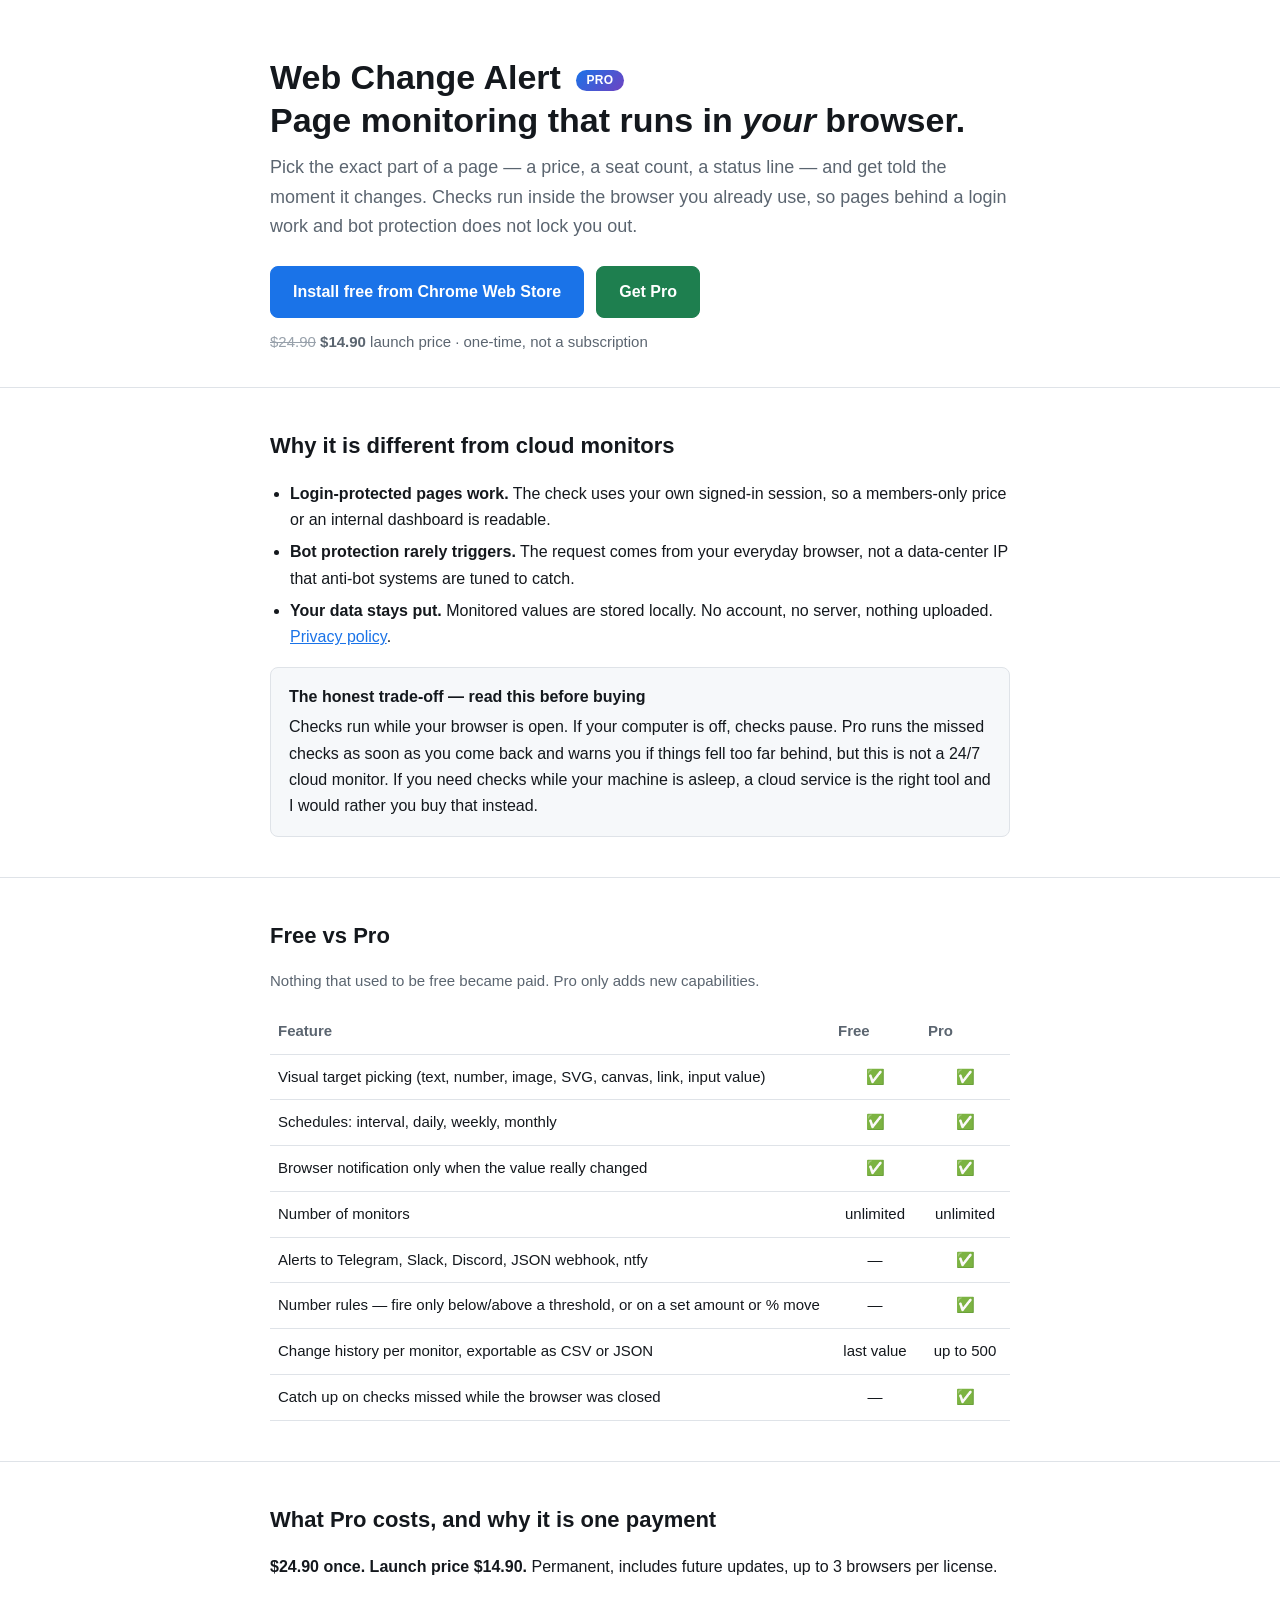
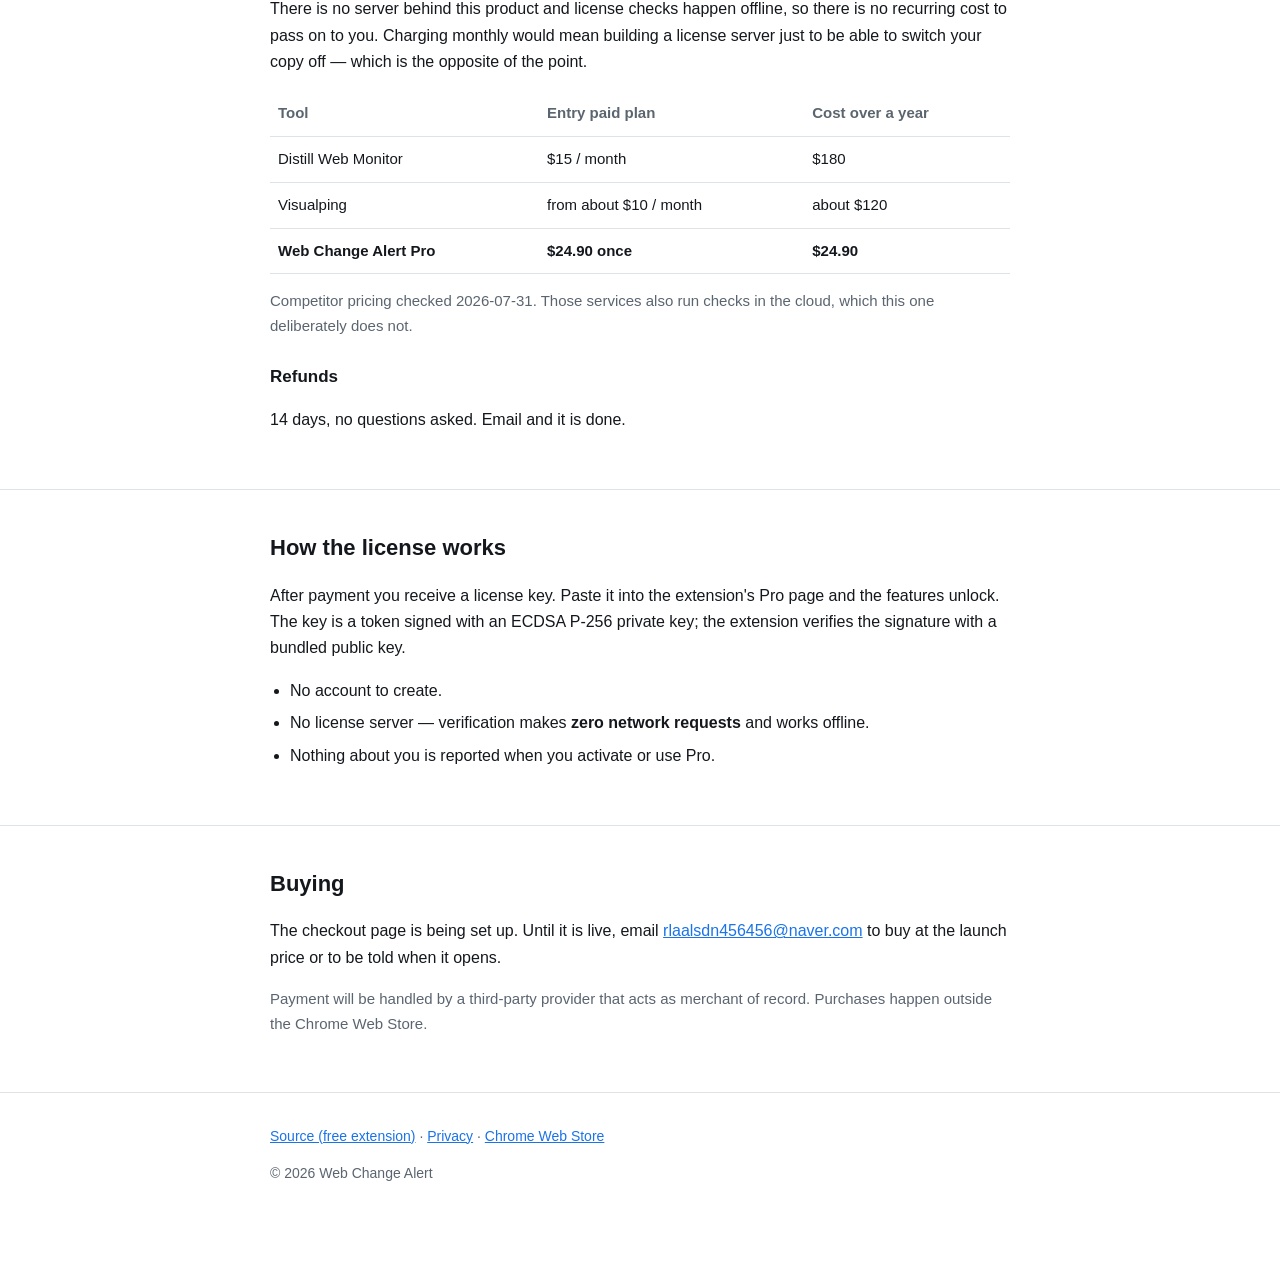
==== docs/index.html @ 925ce284 "docs: add Pro landing page and link it from README The extension's Pro button points at the README s" ====
<!DOCTYPE html>
<html lang="en">
<head>
<meta charset="utf-8" />
<meta name="viewport" content="width=device-width, initial-scale=1" />
<title>Web Change Alert Pro — page monitoring that runs in your own browser</title>
<meta name="description" content="Monitor the exact part of a page you pick. Get alerts on Telegram, Slack, Discord, webhooks, or ntfy. Price threshold rules and change history. $24.9 once, no subscription." />
<link rel="canonical" href="https://minwoo19930301.github.io/web-change-alert/" />
<style>
  :root {
    --ink: #14181d;
    --muted: #5b6570;
    --line: #dfe3e8;
    --accent: #1a73e8;
    --ok: #1e7f4f;
    --bg: #ffffff;
    --soft: #f6f8fa;
  }
  * { box-sizing: border-box; }
  body {
    margin: 0;
    color: var(--ink);
    background: var(--bg);
    font: 16px/1.65 -apple-system, BlinkMacSystemFont, "Segoe UI", Roboto, "Apple SD Gothic Neo", "Noto Sans KR", sans-serif;
  }
  a { color: var(--accent); }
  .wrap { max-width: 780px; margin: 0 auto; padding: 0 20px; }
  header { padding: 56px 0 32px; border-bottom: 1px solid var(--line); }
  h1 { font-size: 34px; line-height: 1.25; margin: 0 0 12px; }
  .badge {
    display: inline-block; padding: 3px 10px; border-radius: 999px; font-size: 12px;
    font-weight: 700; letter-spacing: .4px; color: #fff;
    background: linear-gradient(135deg, #1a73e8, #6f42c1); vertical-align: middle; margin-left: 6px;
  }
  .lede { font-size: 18px; color: var(--muted); margin: 0 0 24px; }
  .cta { display: flex; flex-wrap: wrap; gap: 12px; align-items: center; }
  .btn {
    display: inline-block; padding: 12px 22px; border-radius: 8px; text-decoration: none;
    font-weight: 600; border: 1px solid var(--line); color: var(--ink); background: #fff;
  }
  .btn.buy { background: var(--ok); border-color: var(--ok); color: #fff; }
  .btn.free { background: var(--accent); border-color: var(--accent); color: #fff; }
  .price { font-size: 15px; color: var(--muted); }
  .price s { color: #98a1ab; }
  section { padding: 40px 0; border-bottom: 1px solid var(--line); }
  h2 { font-size: 22px; margin: 0 0 14px; }
  h3 { font-size: 17px; margin: 24px 0 6px; }
  table { width: 100%; border-collapse: collapse; margin-top: 12px; font-size: 15px; }
  th, td { text-align: left; padding: 10px 8px; border-bottom: 1px solid var(--line); vertical-align: top; }
  th { color: var(--muted); font-weight: 600; }
  td.mark { text-align: center; width: 90px; }
  ul { padding-left: 20px; }
  li { margin: 6px 0; }
  .note { background: var(--soft); border: 1px solid var(--line); border-radius: 8px; padding: 16px 18px; }
  .note strong { display: block; margin-bottom: 4px; }
  footer { padding: 32px 0 64px; color: var(--muted); font-size: 14px; }
  code { background: var(--soft); padding: 2px 5px; border-radius: 4px; font-size: 90%; }
  a:focus-visible, .btn:focus-visible { outline: 3px solid var(--accent); outline-offset: 2px; }
  @media (prefers-color-scheme: dark) {
    :root { --ink: #e7ebf0; --muted: #9aa4b0; --line: #333a42; --bg: #15181c; --soft: #1d2126; }
    .btn { background: #22272d; }
  }
</style>
</head>
<body>

<header>
  <div class="wrap">
    <h1>Web Change Alert <span class="badge">PRO</span><br />Page monitoring that runs in <em>your</em> browser.</h1>
    <p class="lede">
      Pick the exact part of a page — a price, a seat count, a status line — and get told the moment
      it changes. Checks run inside the browser you already use, so pages behind a login work and
      bot protection does not lock you out.
    </p>
    <div class="cta">
      <a class="btn free" href="https://chromewebstore.google.com/detail/jcfhchhliffpofclnhhjjdjakinpmfmc">Install free from Chrome Web Store</a>
      <!-- 결제 상품이 만들어지면 href 를 체크아웃 URL 로 바꾸세요. 확장 재배포는 필요 없습니다. -->
      <a class="btn buy" id="buy" href="#buy-status">Get Pro</a>
      <span class="price"><s>$24.90</s> <strong>$14.90</strong> launch price · one-time, not a subscription</span>
    </div>
  </div>
</header>

<section>
  <div class="wrap">
    <h2>Why it is different from cloud monitors</h2>
    <ul>
      <li><strong>Login-protected pages work.</strong> The check uses your own signed-in session, so a
        members-only price or an internal dashboard is readable.</li>
      <li><strong>Bot protection rarely triggers.</strong> The request comes from your everyday browser,
        not a data-center IP that anti-bot systems are tuned to catch.</li>
      <li><strong>Your data stays put.</strong> Monitored values are stored locally. No account, no
        server, nothing uploaded. <a href="https://github.com/minwoo19930301/web-change-alert/blob/main/PRIVACY.md">Privacy policy</a>.</li>
    </ul>

    <div class="note">
      <strong>The honest trade-off — read this before buying</strong>
      Checks run while your browser is open. If your computer is off, checks pause. Pro runs the
      missed checks as soon as you come back and warns you if things fell too far behind, but this is
      not a 24/7 cloud monitor. If you need checks while your machine is asleep, a cloud service is
      the right tool and I would rather you buy that instead.
    </div>
  </div>
</section>

<section>
  <div class="wrap">
    <h2>Free vs Pro</h2>
    <p class="price">Nothing that used to be free became paid. Pro only adds new capabilities.</p>
    <table>
      <thead>
        <tr><th>Feature</th><th class="mark">Free</th><th class="mark">Pro</th></tr>
      </thead>
      <tbody>
        <tr><td>Visual target picking (text, number, image, SVG, canvas, link, input value)</td><td class="mark">✅</td><td class="mark">✅</td></tr>
        <tr><td>Schedules: interval, daily, weekly, monthly</td><td class="mark">✅</td><td class="mark">✅</td></tr>
        <tr><td>Browser notification only when the value really changed</td><td class="mark">✅</td><td class="mark">✅</td></tr>
        <tr><td>Number of monitors</td><td class="mark">unlimited</td><td class="mark">unlimited</td></tr>
        <tr><td>Alerts to Telegram, Slack, Discord, JSON webhook, ntfy</td><td class="mark">—</td><td class="mark">✅</td></tr>
        <tr><td>Number rules — fire only below/above a threshold, or on a set amount or % move</td><td class="mark">—</td><td class="mark">✅</td></tr>
        <tr><td>Change history per monitor, exportable as CSV or JSON</td><td class="mark">last value</td><td class="mark">up to 500</td></tr>
        <tr><td>Catch up on checks missed while the browser was closed</td><td class="mark">—</td><td class="mark">✅</td></tr>
      </tbody>
    </table>
  </div>
</section>

<section>
  <div class="wrap">
    <h2>What Pro costs, and why it is one payment</h2>
    <p>
      <strong>$24.90 once. Launch price $14.90.</strong> Permanent, includes future updates, up to 3
      browsers per license.
    </p>
    <p>
      There is no server behind this product and license checks happen offline, so there is no
      recurring cost to pass on to you. Charging monthly would mean building a license server just to
      be able to switch your copy off — which is the opposite of the point.
    </p>
    <table>
      <thead><tr><th>Tool</th><th>Entry paid plan</th><th>Cost over a year</th></tr></thead>
      <tbody>
        <tr><td>Distill Web Monitor</td><td>$15 / month</td><td>$180</td></tr>
        <tr><td>Visualping</td><td>from about $10 / month</td><td>about $120</td></tr>
        <tr><td><strong>Web Change Alert Pro</strong></td><td><strong>$24.90 once</strong></td><td><strong>$24.90</strong></td></tr>
      </tbody>
    </table>
    <p class="price">Competitor pricing checked 2026-07-31. Those services also run checks in the cloud, which this one deliberately does not.</p>

    <h3>Refunds</h3>
    <p>14 days, no questions asked. Email and it is done.</p>
  </div>
</section>

<section>
  <div class="wrap">
    <h2>How the license works</h2>
    <p>
      After payment you receive a license key. Paste it into the extension's Pro page and the
      features unlock. The key is a token signed with an ECDSA P-256 private key; the extension
      verifies the signature with a bundled public key.
    </p>
    <ul>
      <li>No account to create.</li>
      <li>No license server — verification makes <strong>zero network requests</strong> and works offline.</li>
      <li>Nothing about you is reported when you activate or use Pro.</li>
    </ul>
  </div>
</section>

<section id="buy-status">
  <div class="wrap">
    <h2>Buying</h2>
    <p>
      The checkout page is being set up. Until it is live, email
      <a href="mailto:rlaalsdn456456@naver.com?subject=Web%20Change%20Alert%20Pro">rlaalsdn456456@naver.com</a>
      to buy at the launch price or to be told when it opens.
    </p>
    <p class="price">
      Payment will be handled by a third-party provider that acts as merchant of record. Purchases
      happen outside the Chrome Web Store.
    </p>
  </div>
</section>

<footer>
  <div class="wrap">
    <a href="https://github.com/minwoo19930301/web-change-alert">Source (free extension)</a> ·
    <a href="https://github.com/minwoo19930301/web-change-alert/blob/main/PRIVACY.md">Privacy</a> ·
    <a href="https://chromewebstore.google.com/detail/jcfhchhliffpofclnhhjjdjakinpmfmc">Chrome Web Store</a>
    <p>© 2026 Web Change Alert</p>
  </div>
</footer>

</body>
</html>
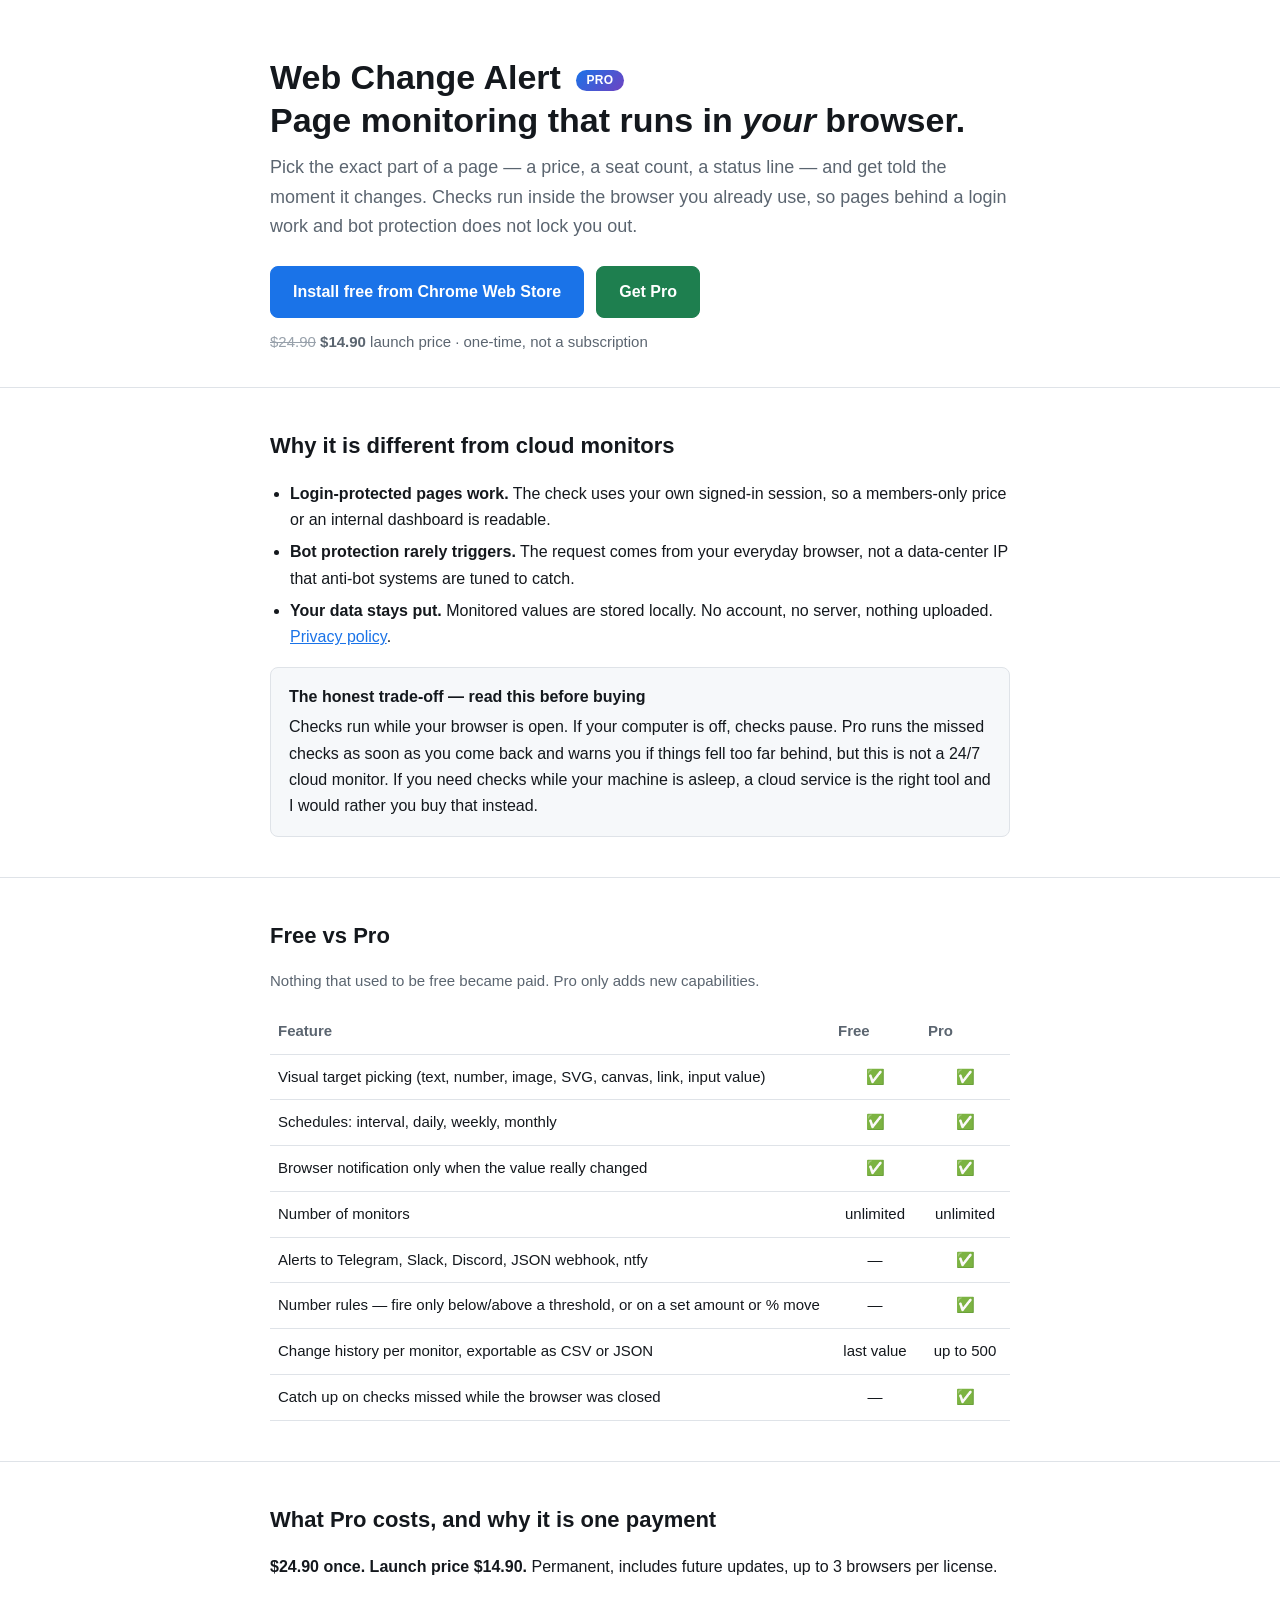
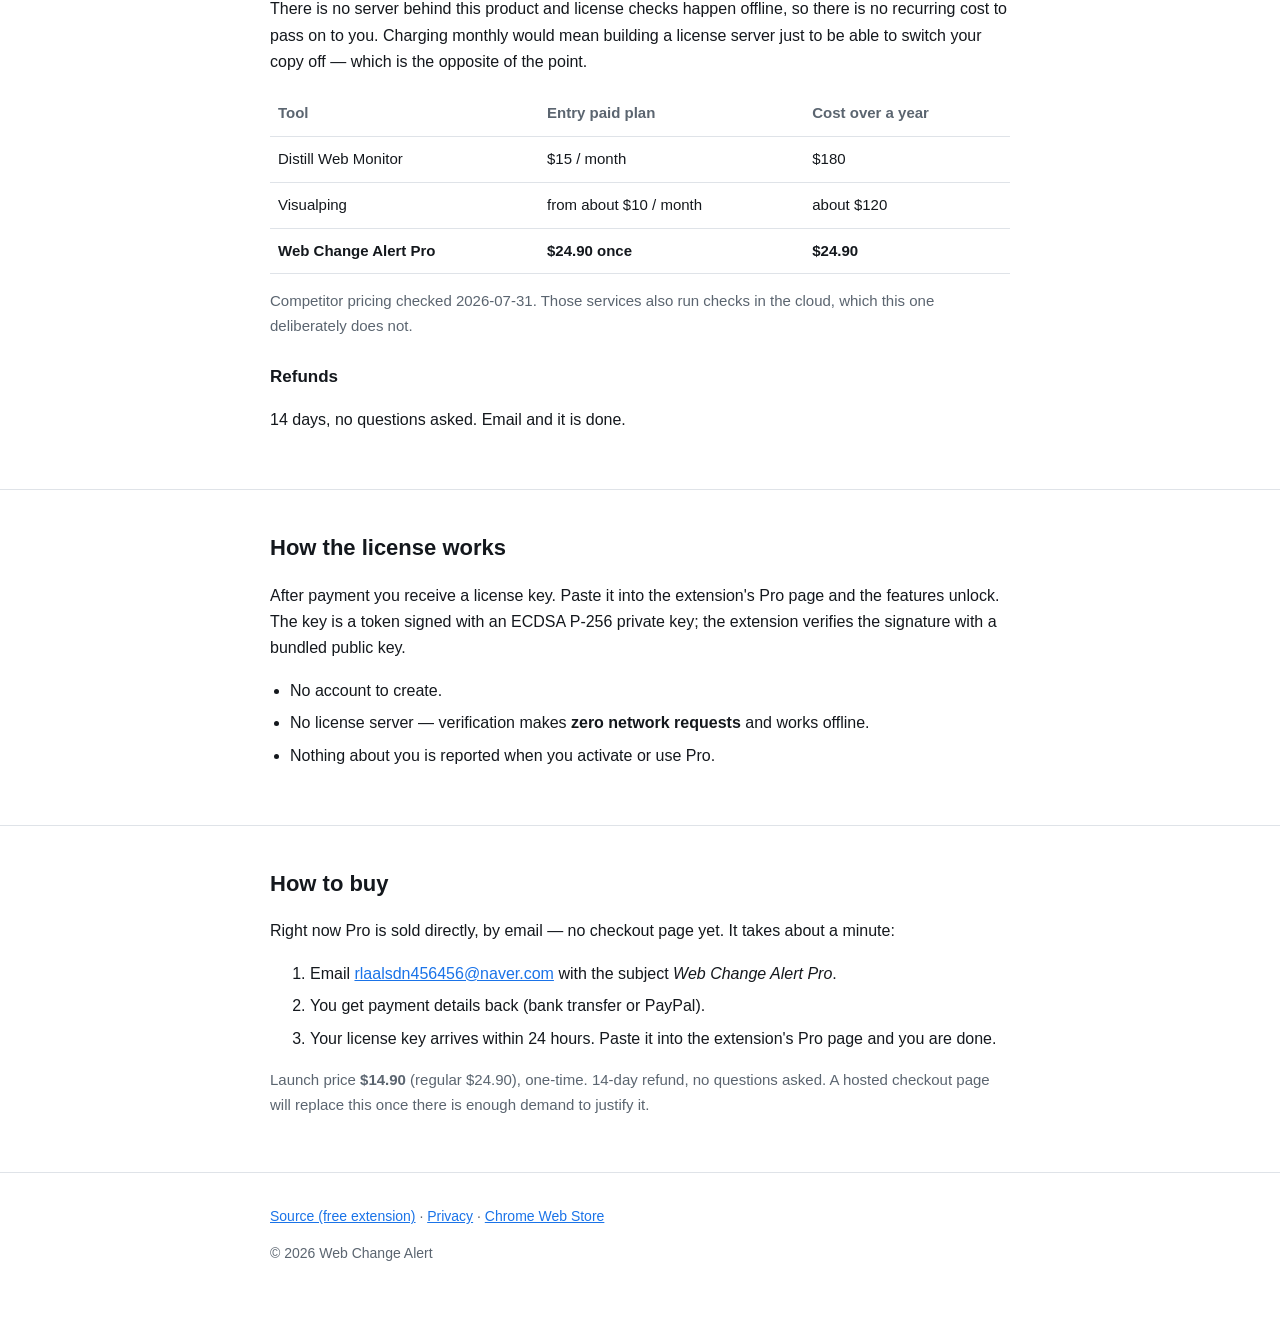
==== commit 1c974ca0: "docs: sell Pro directly by email for now instead of a checkout platform At 299 users, a realistic fi" ====
--- a/docs/index.html
+++ b/docs/index.html
@@ -170,15 +170,19 @@
 
 <section id="buy-status">
   <div class="wrap">
-    <h2>Buying</h2>
-    <p>
-      The checkout page is being set up. Until it is live, email
-      <a href="mailto:rlaalsdn456456@naver.com?subject=Web%20Change%20Alert%20Pro">rlaalsdn456456@naver.com</a>
-      to buy at the launch price or to be told when it opens.
-    </p>
+    <h2>How to buy</h2>
+    <p>
+      Right now Pro is sold directly, by email — no checkout page yet. It takes about a minute:
+    </p>
+    <ol>
+      <li>Email <a href="mailto:rlaalsdn456456@naver.com?subject=Web%20Change%20Alert%20Pro">rlaalsdn456456@naver.com</a>
+        with the subject <em>Web Change Alert Pro</em>.</li>
+      <li>You get payment details back (bank transfer or PayPal).</li>
+      <li>Your license key arrives within 24 hours. Paste it into the extension's Pro page and you are done.</li>
+    </ol>
     <p class="price">
-      Payment will be handled by a third-party provider that acts as merchant of record. Purchases
-      happen outside the Chrome Web Store.
+      Launch price <strong>$14.90</strong> (regular $24.90), one-time. 14-day refund, no questions asked.
+      A hosted checkout page will replace this once there is enough demand to justify it.
     </p>
   </div>
 </section>
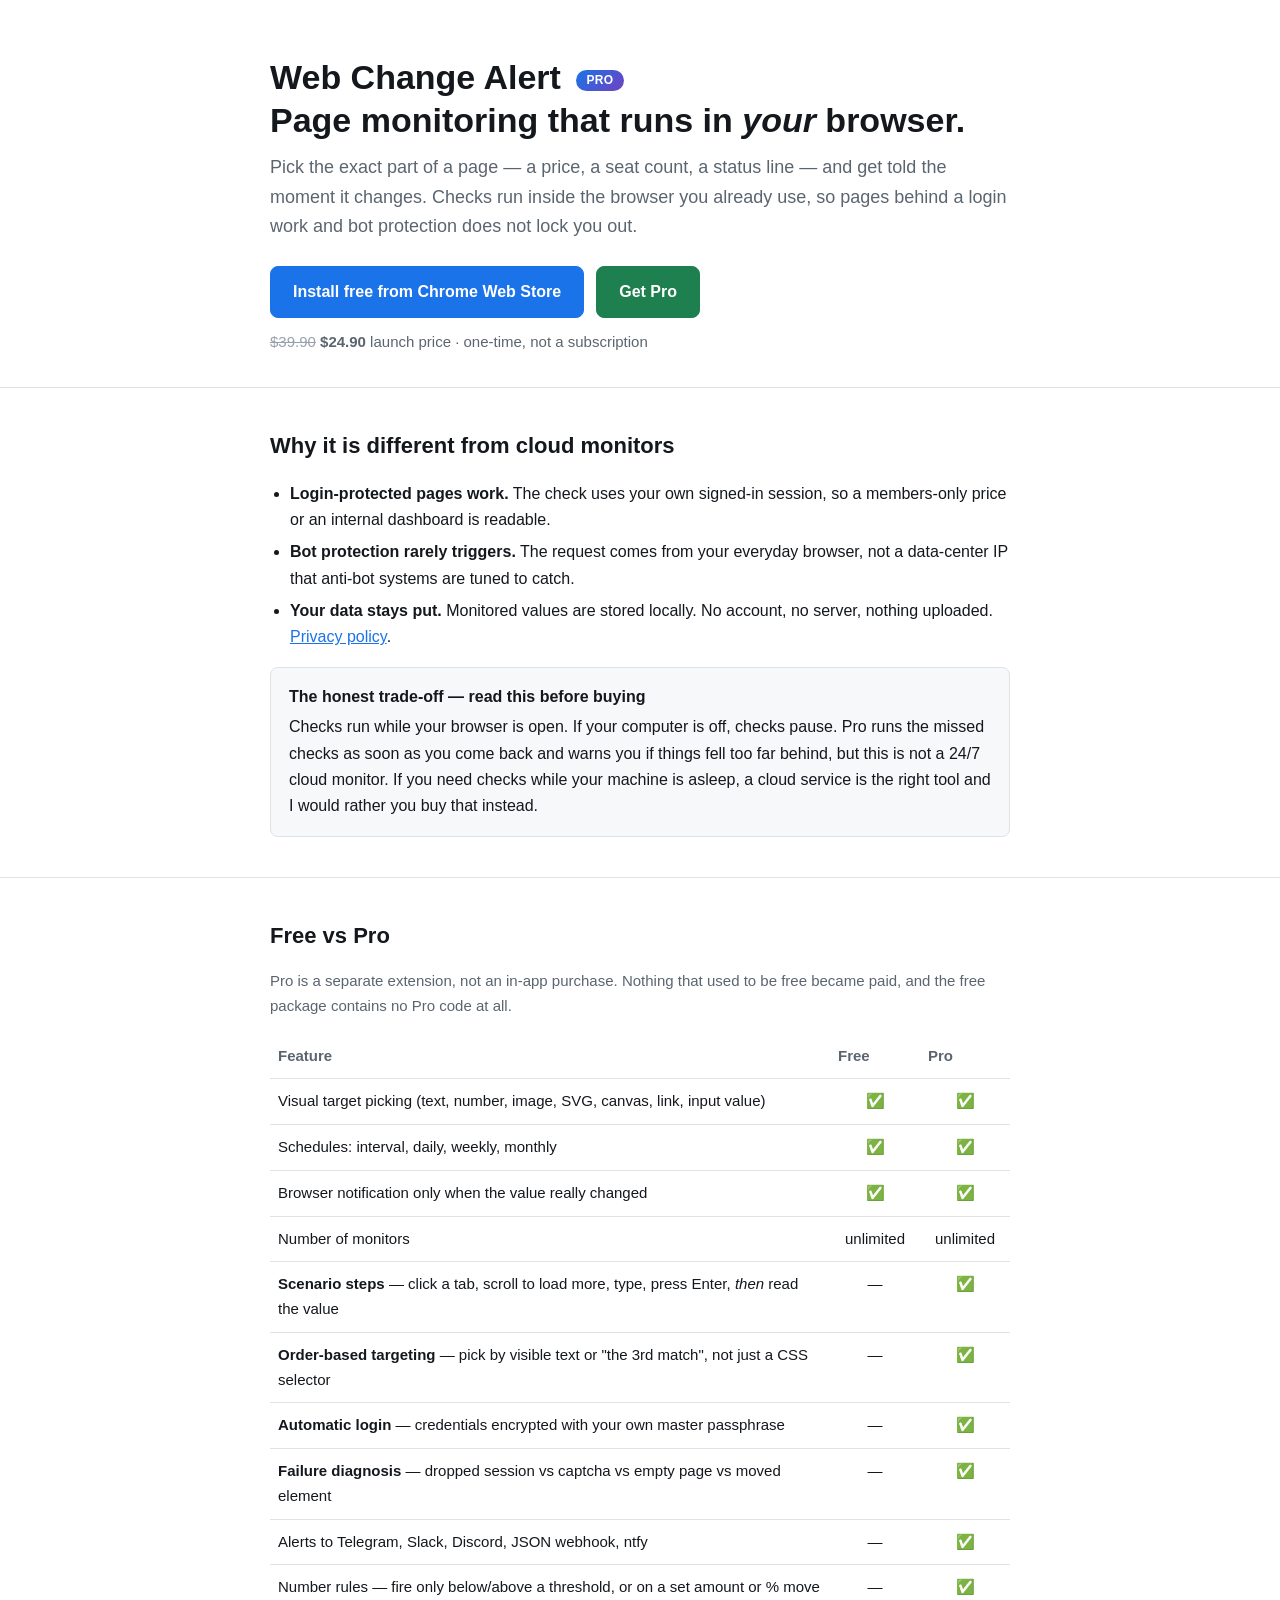
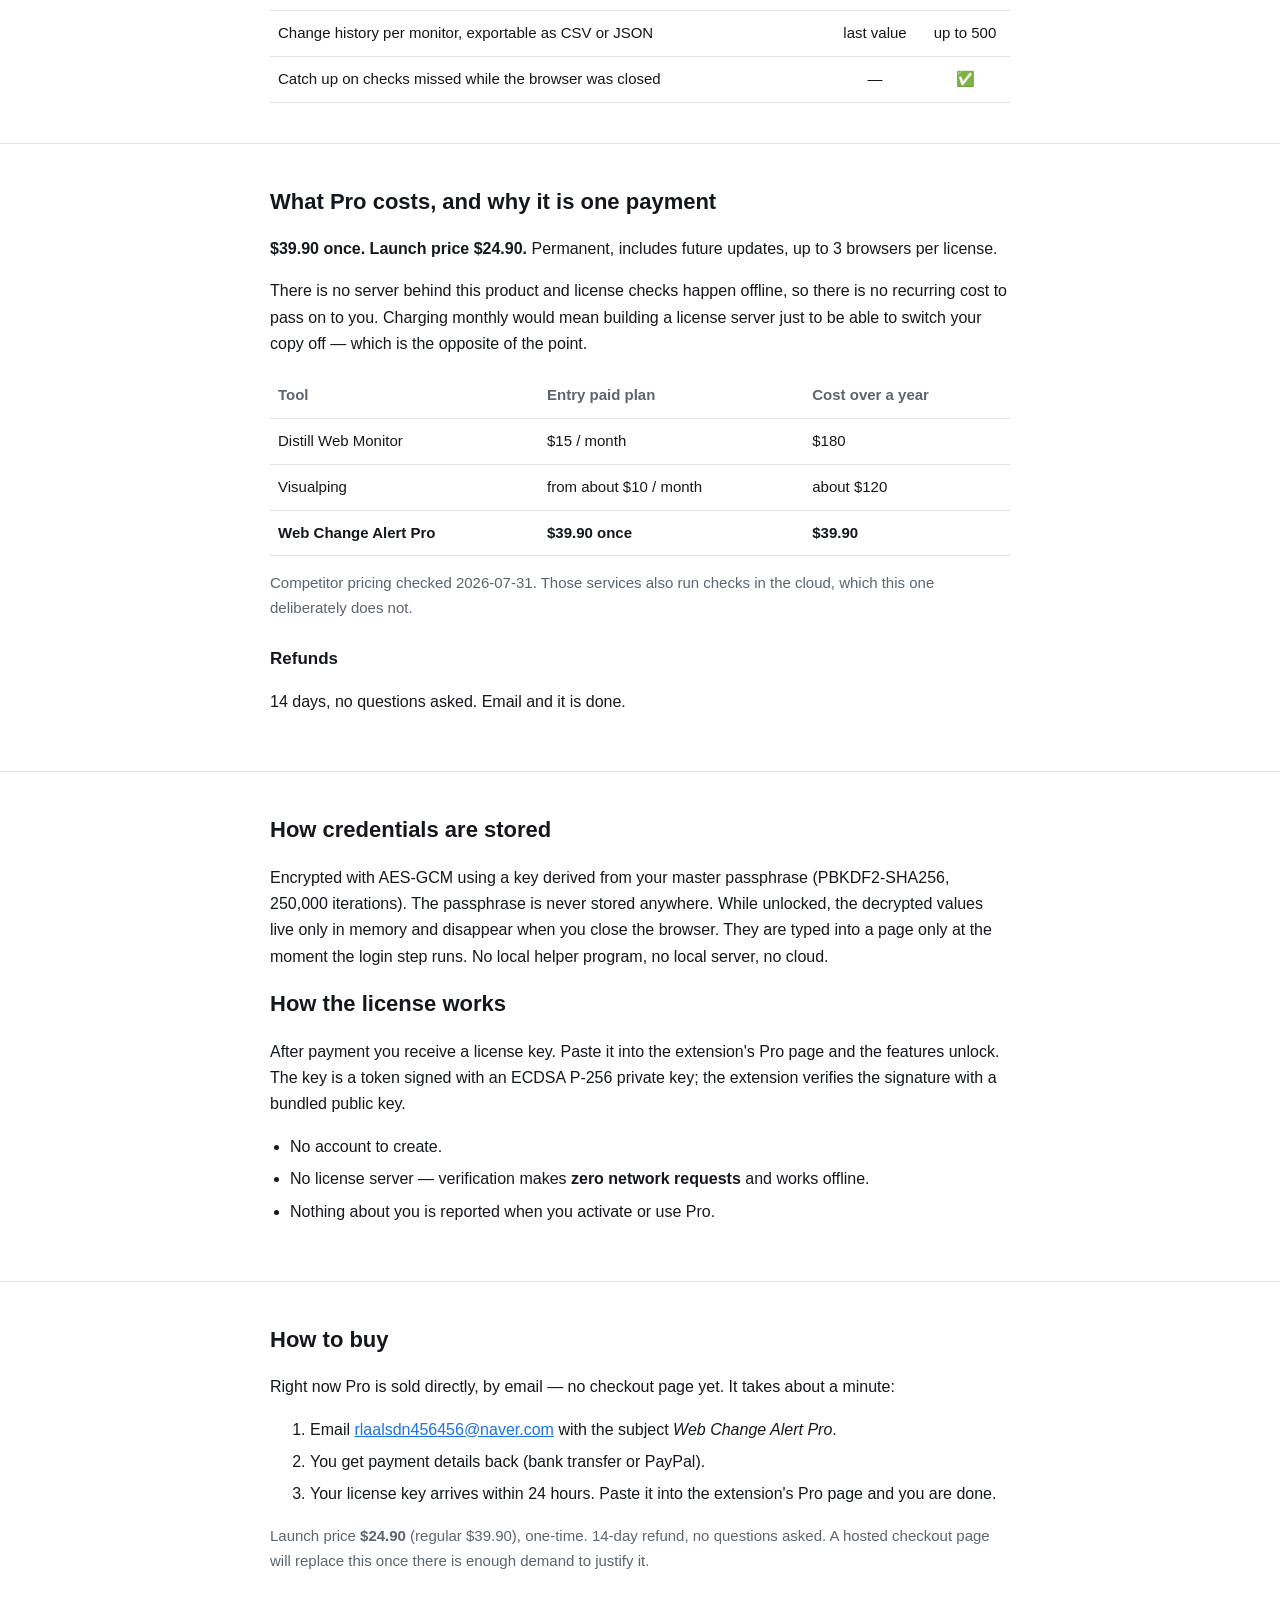
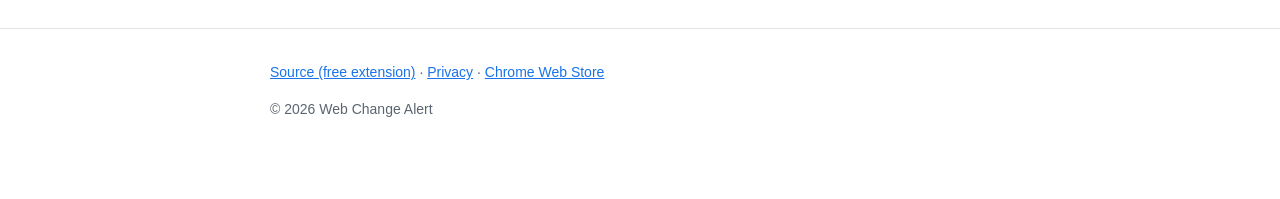
==== commit dec8cdb9: "docs: Pro is a separate extension now, with scenario steps and auto login Pro ships as its own store" ====
--- a/docs/index.html
+++ b/docs/index.html
@@ -76,7 +76,7 @@
       <a class="btn free" href="https://chromewebstore.google.com/detail/jcfhchhliffpofclnhhjjdjakinpmfmc">Install free from Chrome Web Store</a>
       <!-- 결제 상품이 만들어지면 href 를 체크아웃 URL 로 바꾸세요. 확장 재배포는 필요 없습니다. -->
       <a class="btn buy" id="buy" href="#buy-status">Get Pro</a>
-      <span class="price"><s>$24.90</s> <strong>$14.90</strong> launch price · one-time, not a subscription</span>
+      <span class="price"><s>$39.90</s> <strong>$24.90</strong> launch price · one-time, not a subscription</span>
     </div>
   </div>
 </header>
@@ -106,7 +106,7 @@
 <section>
   <div class="wrap">
     <h2>Free vs Pro</h2>
-    <p class="price">Nothing that used to be free became paid. Pro only adds new capabilities.</p>
+    <p class="price">Pro is a separate extension, not an in-app purchase. Nothing that used to be free became paid, and the free package contains no Pro code at all.</p>
     <table>
       <thead>
         <tr><th>Feature</th><th class="mark">Free</th><th class="mark">Pro</th></tr>
@@ -116,6 +116,10 @@
         <tr><td>Schedules: interval, daily, weekly, monthly</td><td class="mark">✅</td><td class="mark">✅</td></tr>
         <tr><td>Browser notification only when the value really changed</td><td class="mark">✅</td><td class="mark">✅</td></tr>
         <tr><td>Number of monitors</td><td class="mark">unlimited</td><td class="mark">unlimited</td></tr>
+        <tr><td><strong>Scenario steps</strong> — click a tab, scroll to load more, type, press Enter, <em>then</em> read the value</td><td class="mark">—</td><td class="mark">✅</td></tr>
+        <tr><td><strong>Order-based targeting</strong> — pick by visible text or "the 3rd match", not just a CSS selector</td><td class="mark">—</td><td class="mark">✅</td></tr>
+        <tr><td><strong>Automatic login</strong> — credentials encrypted with your own master passphrase</td><td class="mark">—</td><td class="mark">✅</td></tr>
+        <tr><td><strong>Failure diagnosis</strong> — dropped session vs captcha vs empty page vs moved element</td><td class="mark">—</td><td class="mark">✅</td></tr>
         <tr><td>Alerts to Telegram, Slack, Discord, JSON webhook, ntfy</td><td class="mark">—</td><td class="mark">✅</td></tr>
         <tr><td>Number rules — fire only below/above a threshold, or on a set amount or % move</td><td class="mark">—</td><td class="mark">✅</td></tr>
         <tr><td>Change history per monitor, exportable as CSV or JSON</td><td class="mark">last value</td><td class="mark">up to 500</td></tr>
@@ -129,7 +133,7 @@
   <div class="wrap">
     <h2>What Pro costs, and why it is one payment</h2>
     <p>
-      <strong>$24.90 once. Launch price $14.90.</strong> Permanent, includes future updates, up to 3
+      <strong>$39.90 once. Launch price $24.90.</strong> Permanent, includes future updates, up to 3
       browsers per license.
     </p>
     <p>
@@ -142,7 +146,7 @@
       <tbody>
         <tr><td>Distill Web Monitor</td><td>$15 / month</td><td>$180</td></tr>
         <tr><td>Visualping</td><td>from about $10 / month</td><td>about $120</td></tr>
-        <tr><td><strong>Web Change Alert Pro</strong></td><td><strong>$24.90 once</strong></td><td><strong>$24.90</strong></td></tr>
+        <tr><td><strong>Web Change Alert Pro</strong></td><td><strong>$39.90 once</strong></td><td><strong>$39.90</strong></td></tr>
       </tbody>
     </table>
     <p class="price">Competitor pricing checked 2026-07-31. Those services also run checks in the cloud, which this one deliberately does not.</p>
@@ -154,6 +158,14 @@
 
 <section>
   <div class="wrap">
+    <h2>How credentials are stored</h2>
+    <p>
+      Encrypted with AES-GCM using a key derived from your master passphrase (PBKDF2-SHA256,
+      250,000 iterations). The passphrase is never stored anywhere. While unlocked, the decrypted
+      values live only in memory and disappear when you close the browser. They are typed into a page
+      only at the moment the login step runs. No local helper program, no local server, no cloud.
+    </p>
+
     <h2>How the license works</h2>
     <p>
       After payment you receive a license key. Paste it into the extension's Pro page and the
@@ -181,7 +193,7 @@
       <li>Your license key arrives within 24 hours. Paste it into the extension's Pro page and you are done.</li>
     </ol>
     <p class="price">
-      Launch price <strong>$14.90</strong> (regular $24.90), one-time. 14-day refund, no questions asked.
+      Launch price <strong>$24.90</strong> (regular $39.90), one-time. 14-day refund, no questions asked.
       A hosted checkout page will replace this once there is enough demand to justify it.
     </p>
   </div>
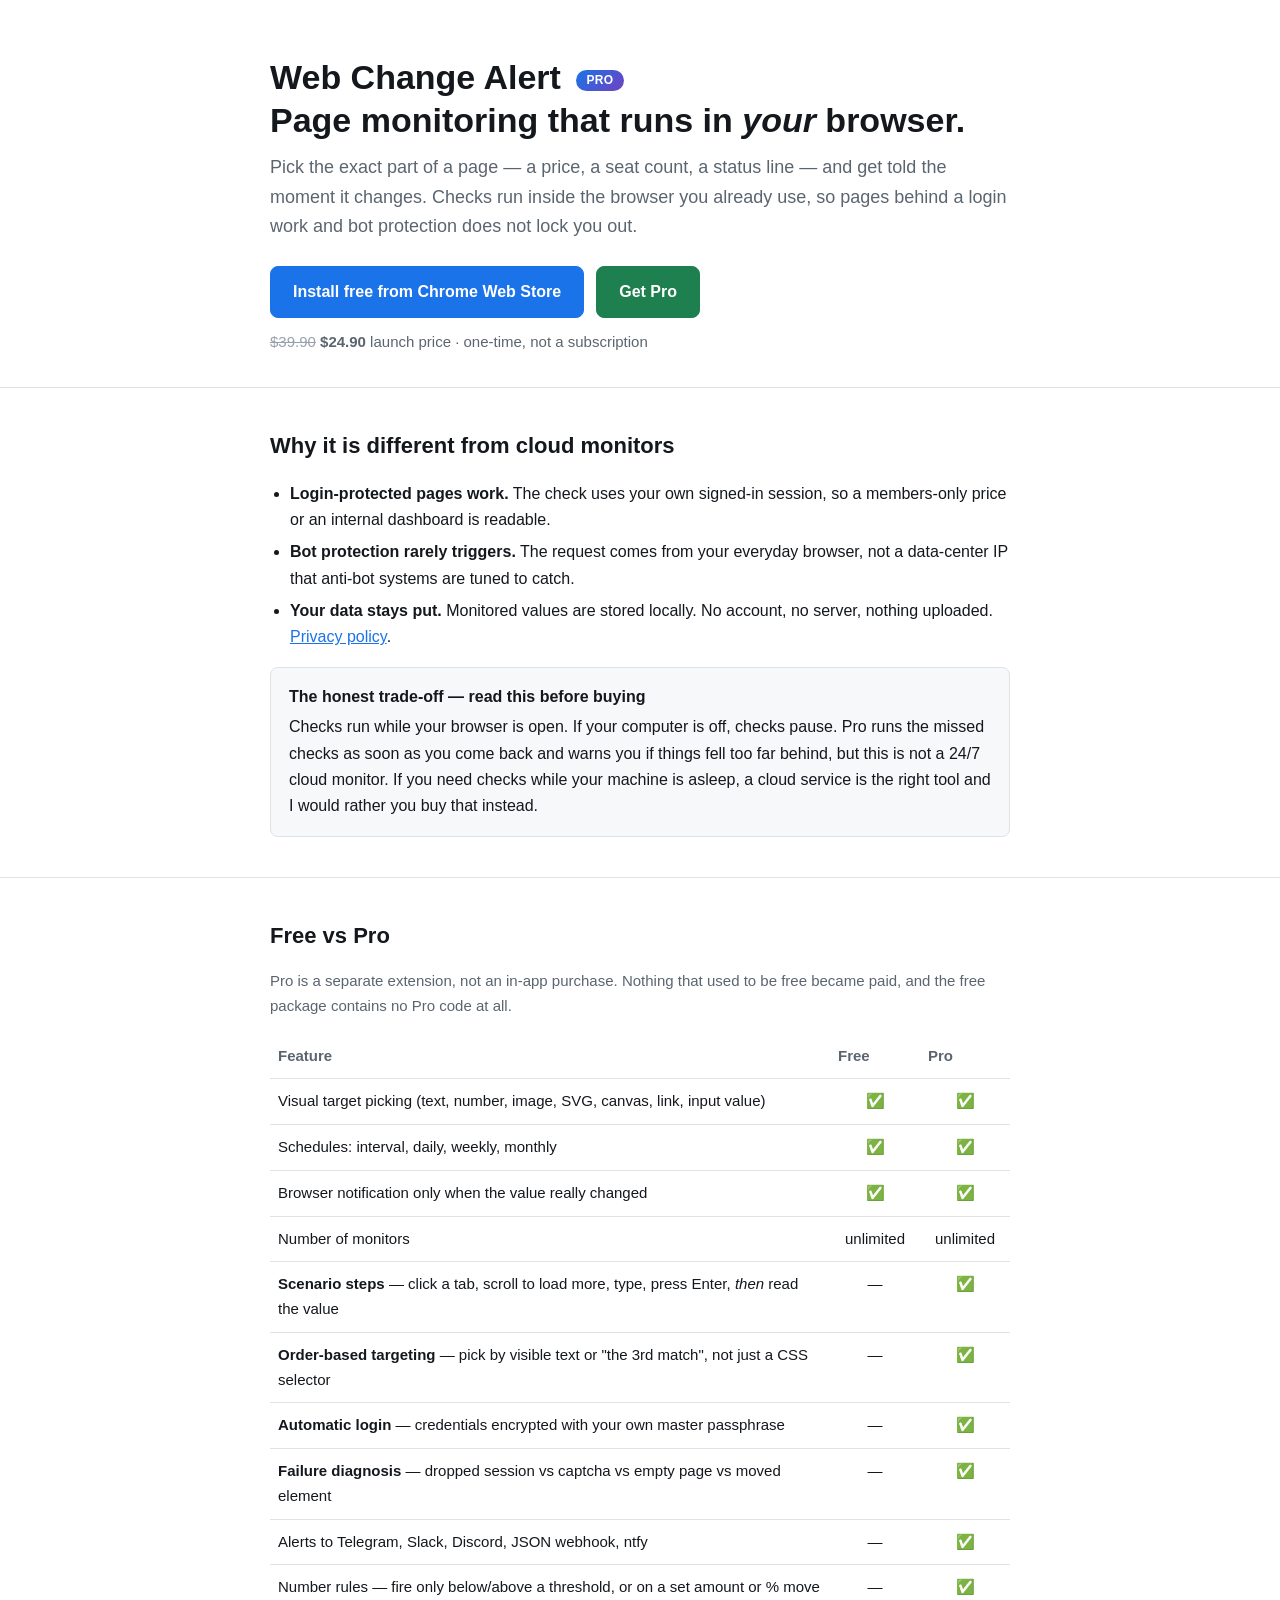
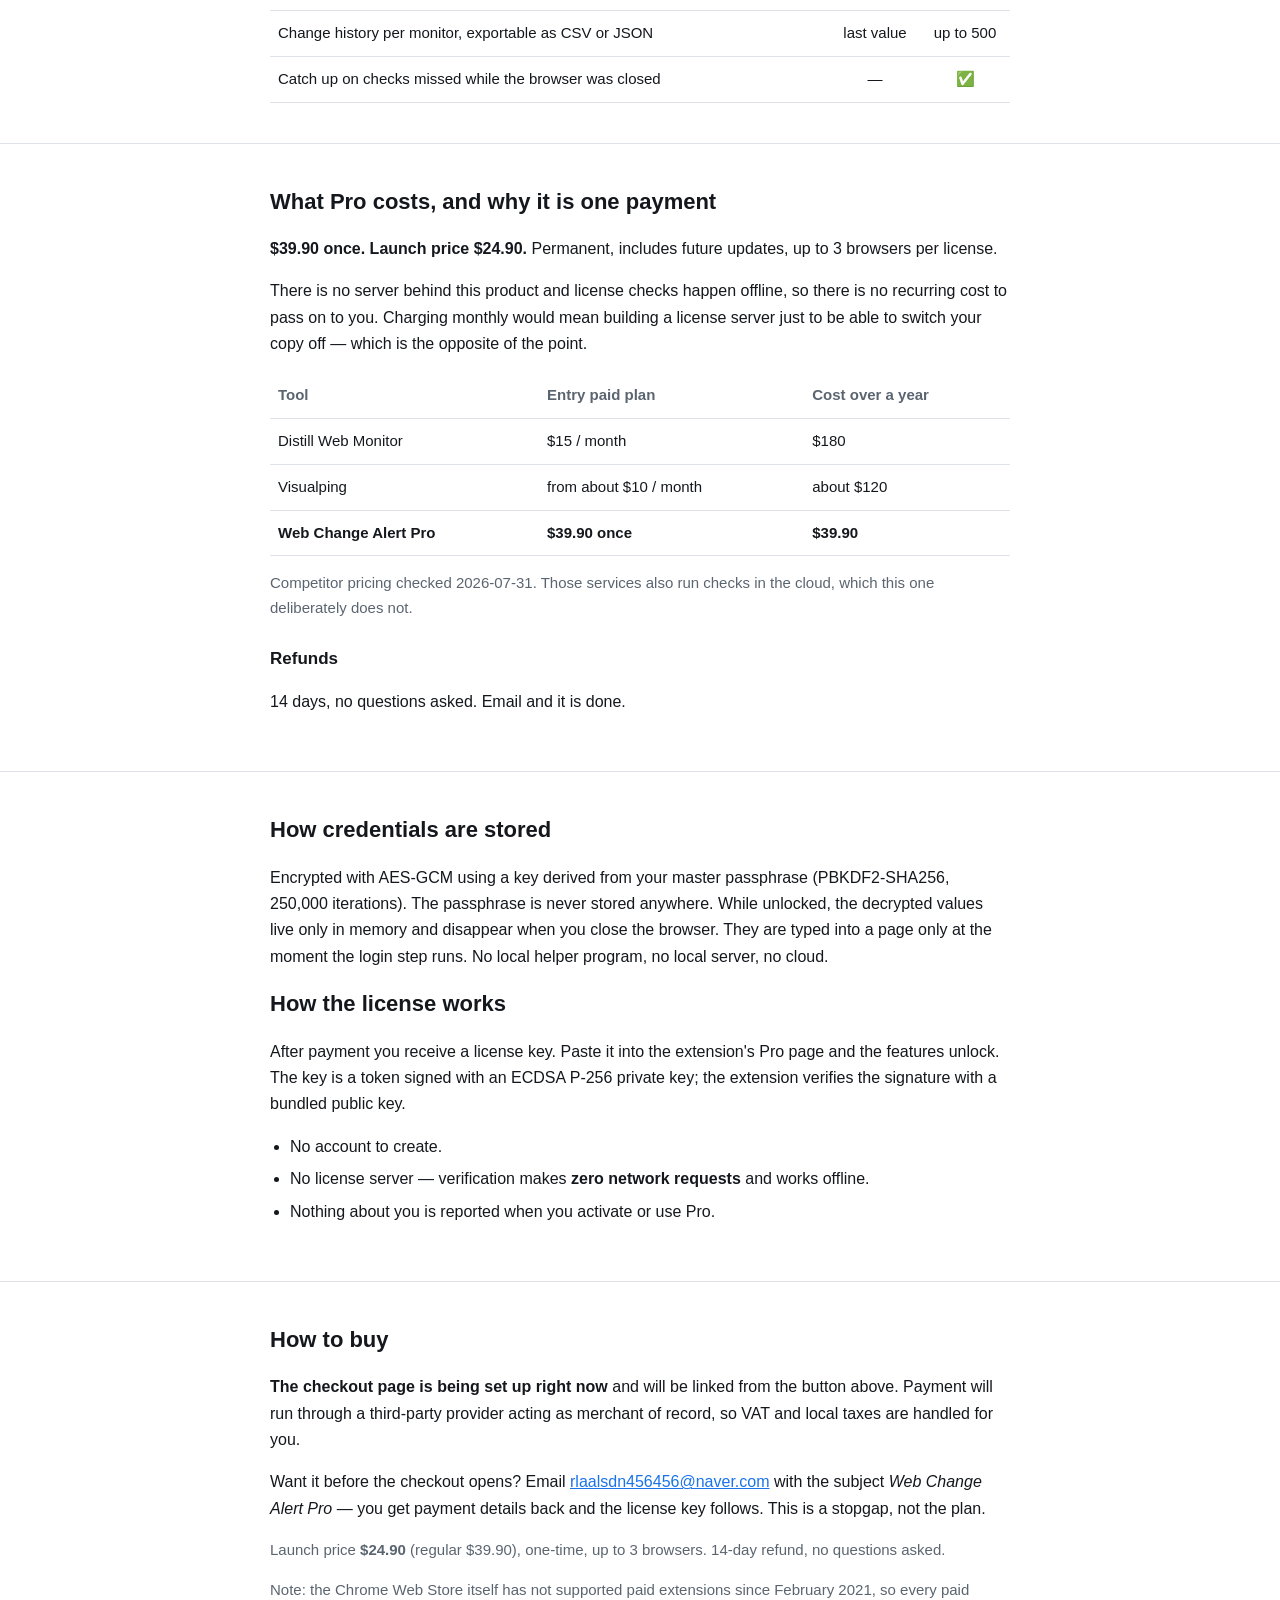
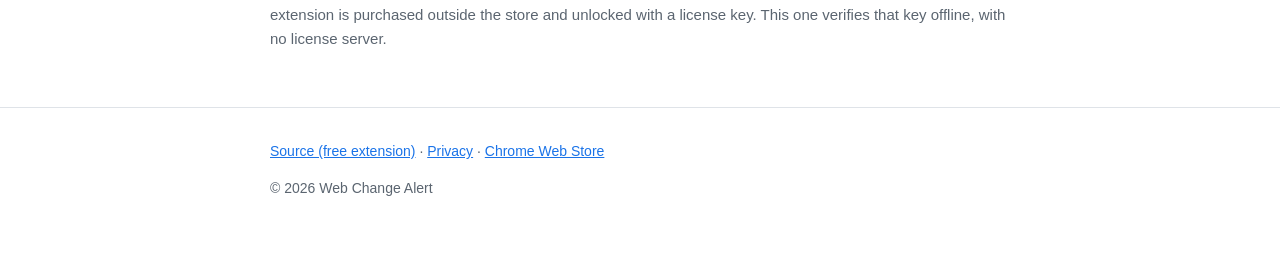
==== commit c92ed902: "docs: treat a hosted checkout as the plan, not email Selling by email was the wrong call. The reason" ====
--- a/docs/index.html
+++ b/docs/index.html
@@ -74,7 +74,7 @@
     </p>
     <div class="cta">
       <a class="btn free" href="https://chromewebstore.google.com/detail/jcfhchhliffpofclnhhjjdjakinpmfmc">Install free from Chrome Web Store</a>
-      <!-- 결제 상품이 만들어지면 href 를 체크아웃 URL 로 바꾸세요. 확장 재배포는 필요 없습니다. -->
+      <!-- 체크아웃 URL 이 생기면 아래 href 만 바꾸세요. 확장 재배포는 필요 없습니다. -->
       <a class="btn buy" id="buy" href="#buy-status">Get Pro</a>
       <span class="price"><s>$39.90</s> <strong>$24.90</strong> launch price · one-time, not a subscription</span>
     </div>
@@ -184,17 +184,24 @@
   <div class="wrap">
     <h2>How to buy</h2>
     <p>
-      Right now Pro is sold directly, by email — no checkout page yet. It takes about a minute:
-    </p>
-    <ol>
-      <li>Email <a href="mailto:rlaalsdn456456@naver.com?subject=Web%20Change%20Alert%20Pro">rlaalsdn456456@naver.com</a>
-        with the subject <em>Web Change Alert Pro</em>.</li>
-      <li>You get payment details back (bank transfer or PayPal).</li>
-      <li>Your license key arrives within 24 hours. Paste it into the extension's Pro page and you are done.</li>
-    </ol>
+      <strong>The checkout page is being set up right now</strong> and will be linked from the
+      button above. Payment will run through a third-party provider acting as merchant of record,
+      so VAT and local taxes are handled for you.
+    </p>
+    <p>
+      Want it before the checkout opens? Email
+      <a href="mailto:rlaalsdn456456@naver.com?subject=Web%20Change%20Alert%20Pro">rlaalsdn456456@naver.com</a>
+      with the subject <em>Web Change Alert Pro</em> — you get payment details back and the license
+      key follows. This is a stopgap, not the plan.
+    </p>
     <p class="price">
-      Launch price <strong>$24.90</strong> (regular $39.90), one-time. 14-day refund, no questions asked.
-      A hosted checkout page will replace this once there is enough demand to justify it.
+      Launch price <strong>$24.90</strong> (regular $39.90), one-time, up to 3 browsers.
+      14-day refund, no questions asked.
+    </p>
+    <p class="price">
+      Note: the Chrome Web Store itself has not supported paid extensions since February 2021, so
+      every paid extension is purchased outside the store and unlocked with a license key. This one
+      verifies that key offline, with no license server.
     </p>
   </div>
 </section>
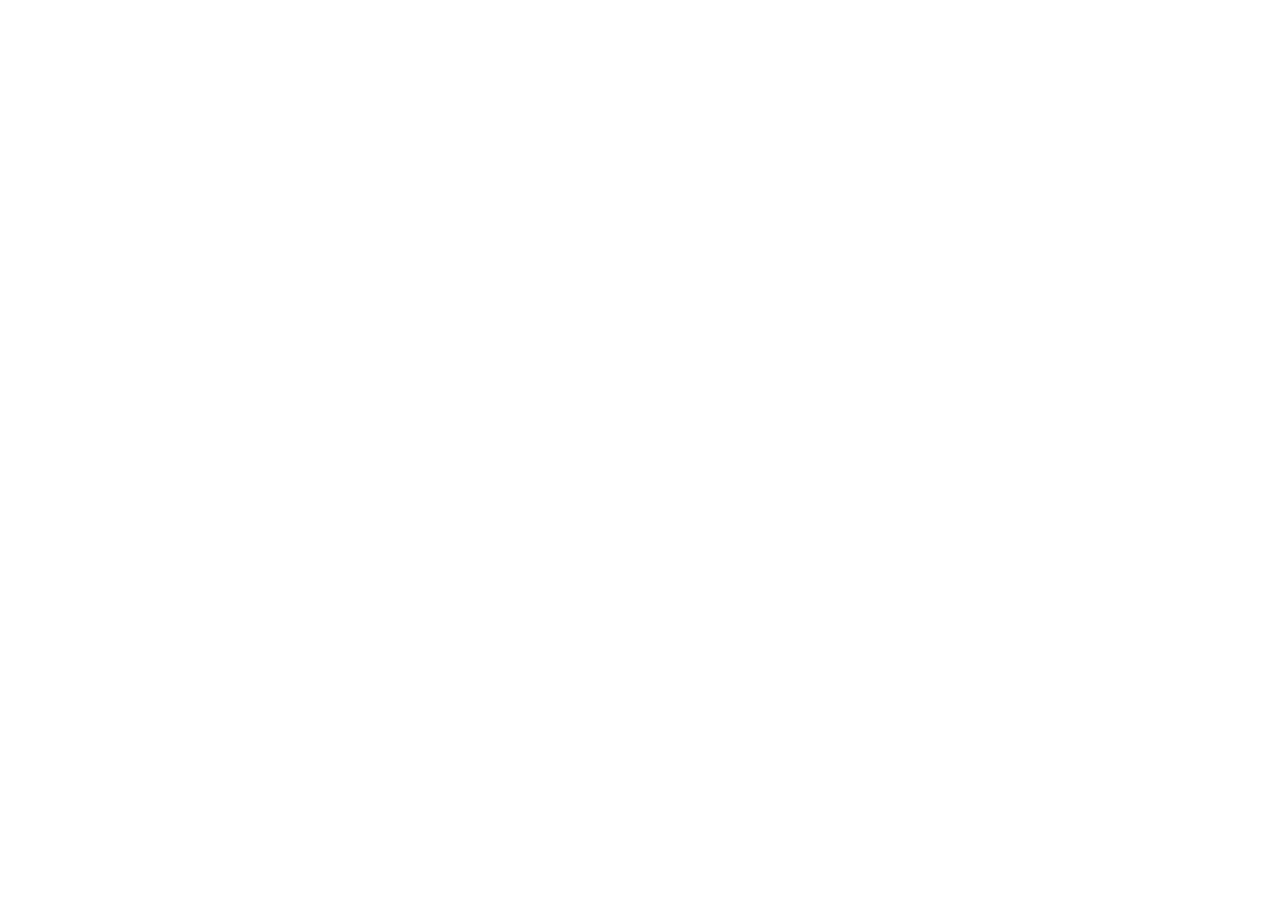
==== commit ad6cf398: "feat: compress Pro description and integrate Lemon.js overlay checkout" ====
--- a/docs/index.html
+++ b/docs/index.html
@@ -60,7 +60,7 @@
     :root { --ink: #e7ebf0; --muted: #9aa4b0; --line: #333a42; --bg: #15181c; --soft: #1d2126; }
     .btn { background: #22272d; }
   }
-</style>
+<script src="https://assets.lemonsqueezy.com/lemon.js" defer></script>
 </head>
 <body>
 
@@ -74,8 +74,7 @@
     </p>
     <div class="cta">
       <a class="btn free" href="https://chromewebstore.google.com/detail/jcfhchhliffpofclnhhjjdjakinpmfmc">Install free from Chrome Web Store</a>
-      <!-- 체크아웃 URL 이 생기면 아래 href 만 바꾸세요. 확장 재배포는 필요 없습니다. -->
-      <a class="btn buy" id="buy" href="#buy-status">Get Pro</a>
+      <a class="btn buy lemonsqueezy-button" id="buy" href="#buy-status">Get Pro</a>
       <span class="price"><s>$39.90</s> <strong>$24.90</strong> launch price · one-time, not a subscription</span>
     </div>
   </div>
